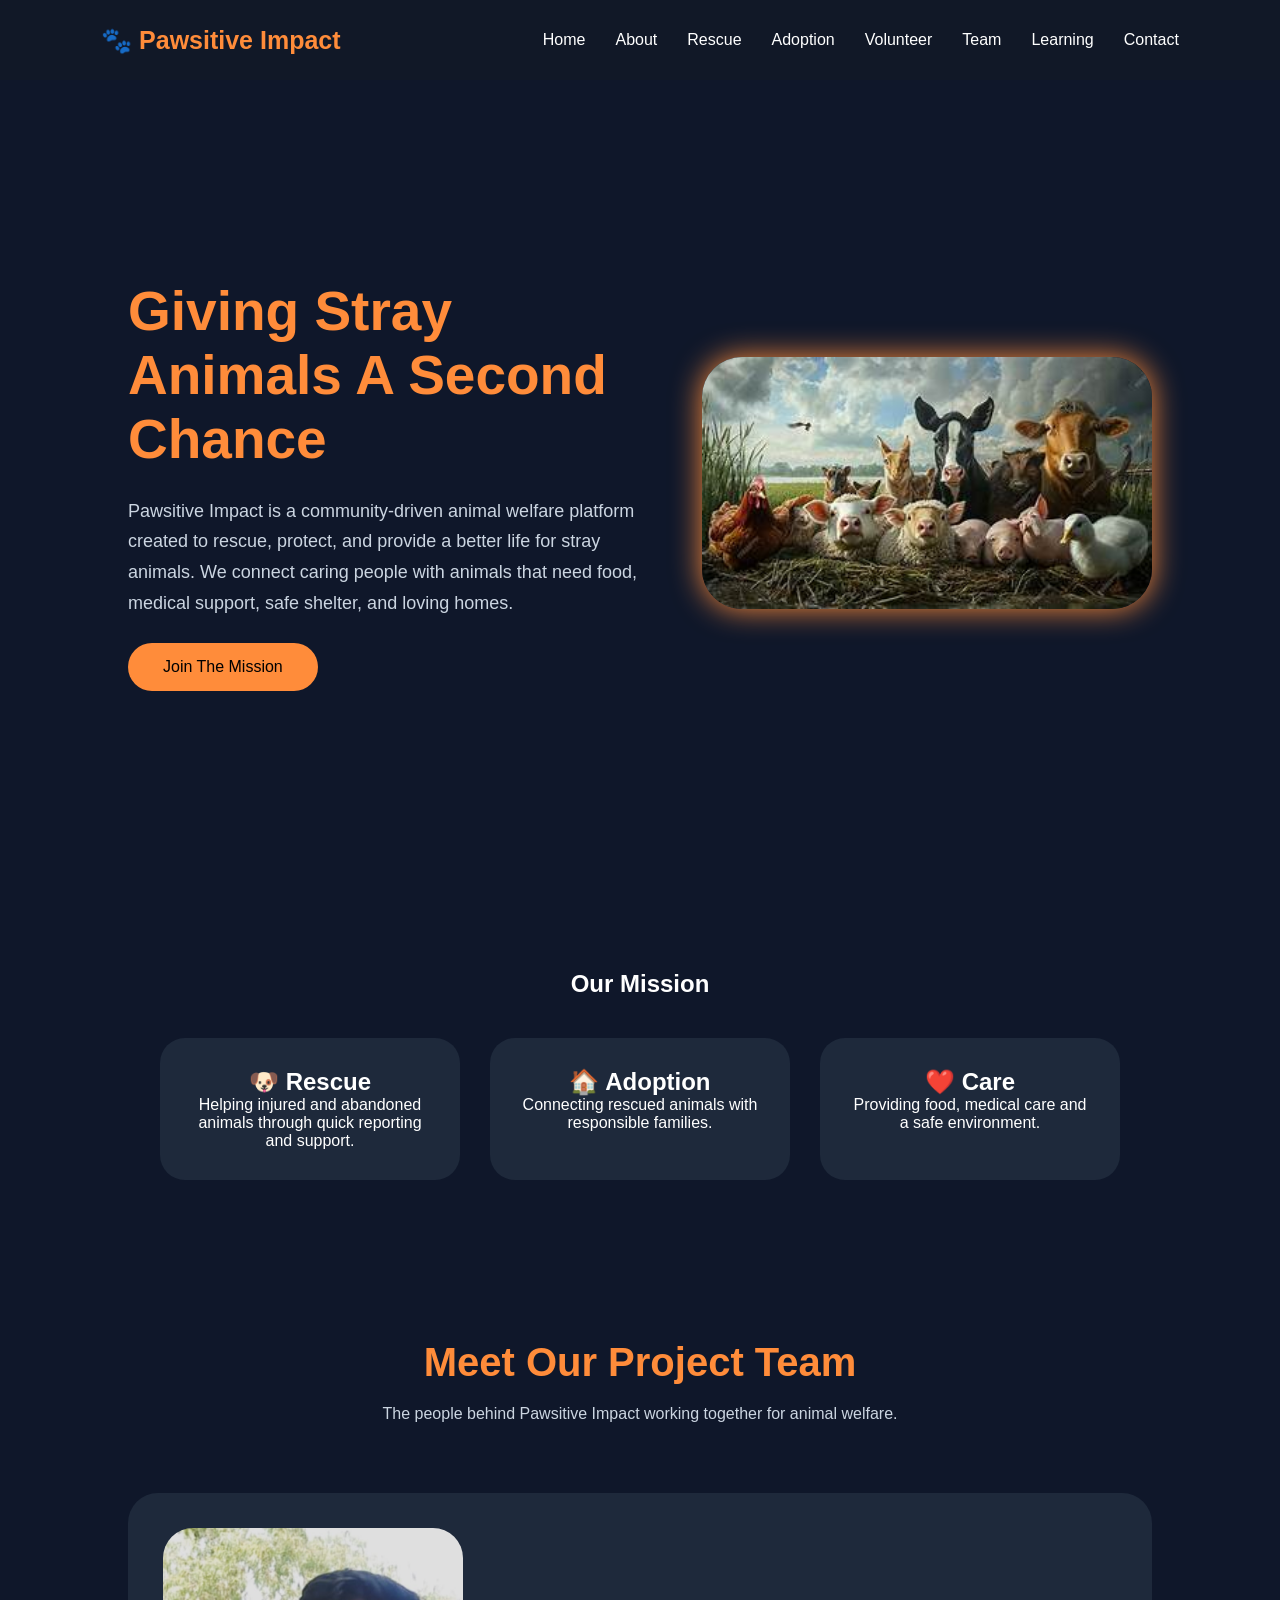
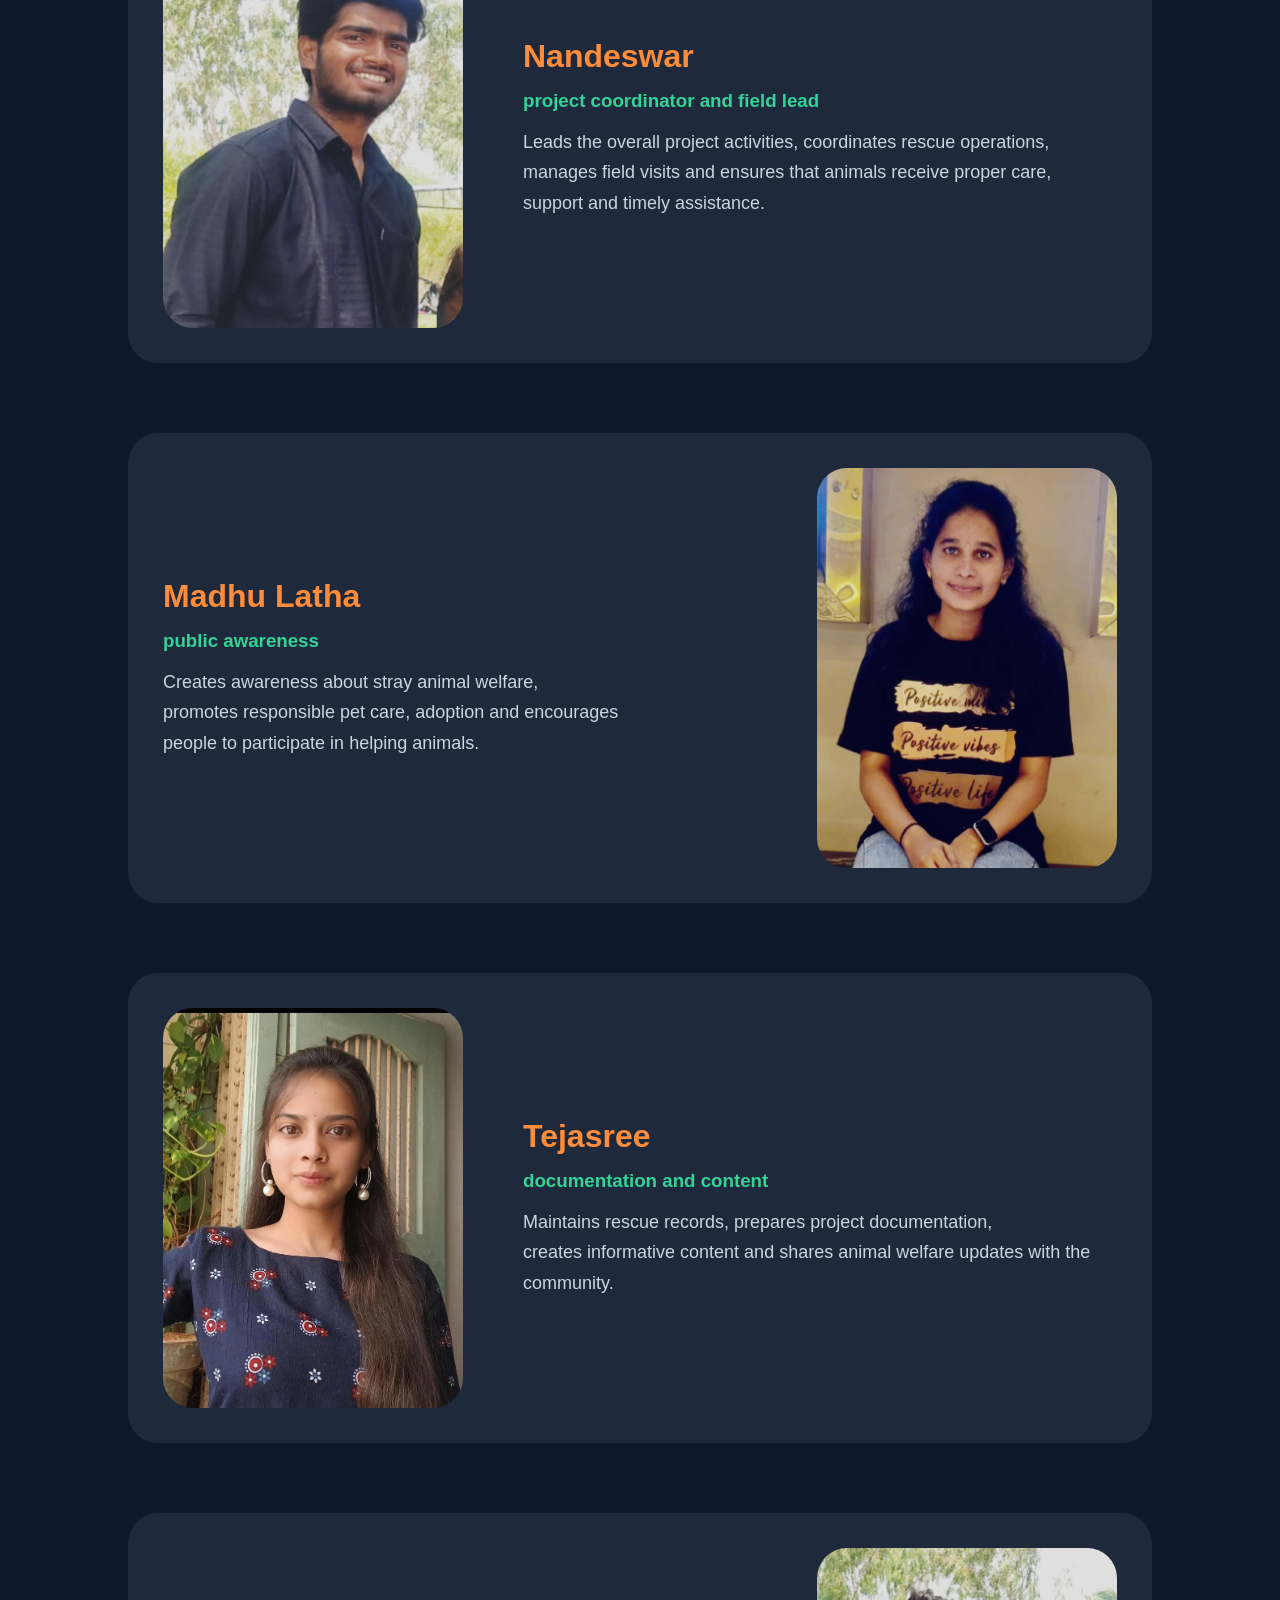
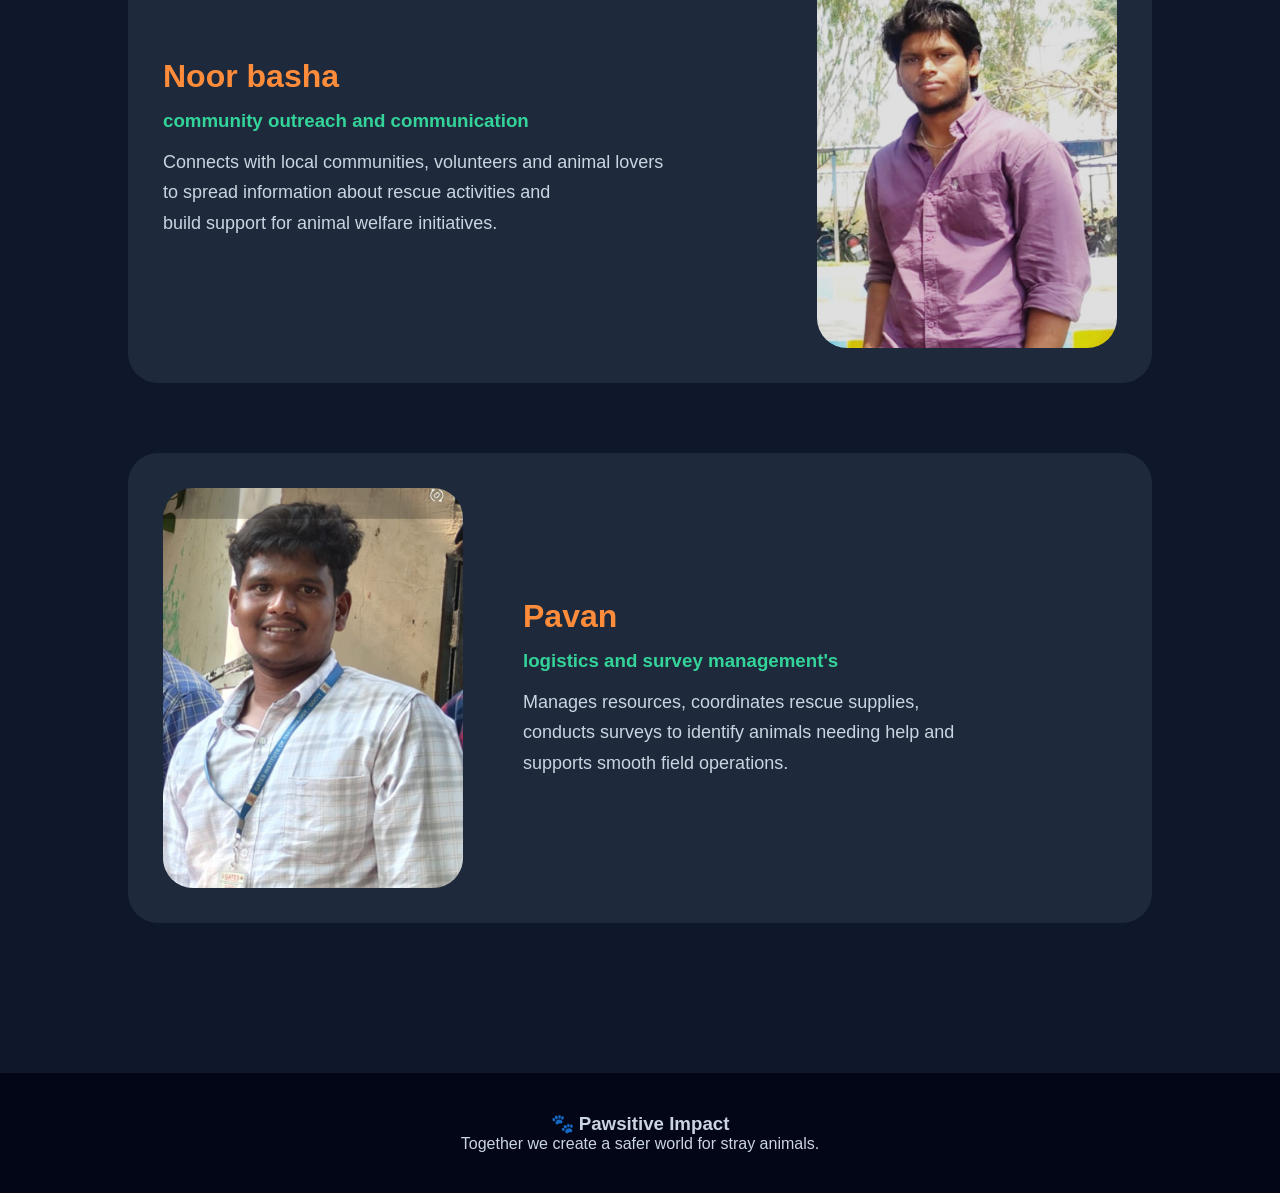
==== index.html @ 606f6a3a "Initial project upload" ====
<!DOCTYPE html>
<html>

<head>

<title>Pawsitive Impact</title>

<link rel="stylesheet" href="style.css">

</head>


<body>


<nav>

<h2 class="logo">
🐾 Pawsitive Impact
</h2>


<ul>

<li><a href="index.html">Home</a></li>

<li><a href="about.html">About</a></li>

<li><a href="rescue.html">Rescue</a></li>

<li><a href="adoption.html">Adoption</a></li>

<li><a href="volunteer.html">Volunteer</a></li>

<li><a href="team.html">Team</a></li>

<li><a href="learning.html">Learning</a></li>

<li><a href="contact.html">Contact</a></li>


</ul>

</nav>



<!-- HERO -->


<section class="hero">


<div class="hero-text">


<h1>
Giving Stray Animals
A Second Chance
</h1>


<p>

Pawsitive Impact is a community-driven animal welfare platform
created to rescue, protect, and provide a better life for stray animals.

We connect caring people with animals that need food, medical support,
safe shelter, and loving homes.

</p>


<button>
Join The Mission
</button>


</div>



<div class="hero-image">

<img src="assets/hero-animal.jpg">

</div>


</section>







<!-- IMPACT -->


<section class="impact">


<h1>
Our Mission
</h1>


<div class="impact-cards">


<div>

<h2>🐶 Rescue</h2>

<p>
Helping injured and abandoned animals
through quick reporting and support.
</p>

</div>



<div>

<h2>🏠 Adoption</h2>

<p>
Connecting rescued animals with
responsible families.
</p>

</div>




<div>

<h2>❤️ Care</h2>

<p>
Providing food, medical care and
a safe environment.
</p>

</div>


</div>


</section>








<!-- TEAM -->


<section class="team">


<h1>
Meet Our Project Team
</h1>


<p class="subtitle">

The people behind Pawsitive Impact working together
for animal welfare.

</p>





<div class="member">



<img src="assets/member1.jpeg">



<div class="member-info">


<h2>
Nandeswar
</h2>


<h3>
 project coordinator and field lead
</h3>


<p>

Leads the overall project activities, coordinates rescue operations,<br>
manages field visits and ensures that animals receive proper care,<br>
support and timely assistance.

</p>


</div>


</div>







<div class="member reverse">



<img src="assets/member2.jpeg">



<div class="member-info">


<h2>
Madhu Latha
</h2>


<h3>
 public awareness
</h3>


<p>

Creates awareness about stray animal welfare, <br>promotes responsible
pet care, adoption and encourages <br>people to participate in helping animals.

</p>


</div>


</div>








<div class="member">



<img src="assets/member3.jpeg">



<div class="member-info">


<h2>
Tejasree
</h2>


<h3>
 documentation and content
</h3>


<p>

Maintains rescue records, prepares project documentation,<br>
creates informative content and shares animal welfare updates
with the community.

</p>


</div>


</div>









<div class="member reverse">



<img src="assets/member4.jpeg">



<div class="member-info">


<h2>
Noor basha
</h2>


<h3>
community outreach and communication
</h3>


<p>

Connects with local communities, volunteers and animal lovers<br>
to spread information about rescue activities and<br> build support
for animal welfare initiatives.

</p>


</div>


</div>









<div class="member">



<img src="assets/member5.jpeg">



<div class="member-info">


<h2>
Pavan
</h2>


<h3>
logistics and survey management's
</h3>


<p>

Manages resources, coordinates rescue supplies, <br>conducts surveys
to identify animals needing help and <br>supports smooth field operations.
</p>


</div>


</div>





</section>







<footer>


<h3>
🐾 Pawsitive Impact
</h3>

<p>
Together we create a safer world for stray animals.
</p>


</footer>




</body>

</html>
---- style.css ----
*{

margin:0;
padding:0;
box-sizing:border-box;
font-family:'Segoe UI',sans-serif;

}



body{

background:#0f172a;
color:white;

}



nav{

height:80px;

display:flex;

justify-content:space-around;

align-items:center;

background:#111827;

position:sticky;

top:0;

z-index:10;

}



.logo{

color:#ff8c3a;

font-size:25px;

}



ul{

display:flex;

gap:30px;

list-style:none;

}



li{

cursor:pointer;

}



li:hover{

color:#ff8c3a;

}
nav a{

text-decoration:none;
color:white;

}


nav a:hover{

color:#ff8c3a;

}







.hero{


min-height:90vh;

display:flex;

align-items:center;

justify-content:space-between;

padding:70px 10%;

gap:50px;


}




.hero-text{

width:50%;

}




.hero-text h1{

font-size:55px;

color:#ff8c3a;

}



.hero-text p{

font-size:18px;

line-height:1.7;

margin:25px 0;

color:#cbd5e1;

}



button{

padding:15px 35px;

border:none;

border-radius:30px;

background:#ff8c3a;

font-size:16px;

}





.hero-image img{


width:450px;

border-radius:40px;

box-shadow:0 0 30px #ff8c3a;


}







.impact{

padding:80px 10%;

text-align:center;

}



.impact-cards{

display:flex;

gap:30px;

margin-top:40px;

justify-content:center;

flex-wrap:wrap;

}



.impact-cards div{


background:#1e293b;

padding:30px;

width:300px;

border-radius:25px;


}






.team{

padding:80px 10%;

}



.team h1{

text-align:center;

font-size:40px;

color:#ff8c3a;

}



.subtitle{

text-align:center;

margin:20px;

color:#cbd5e1;

}






.member{


display:flex;

align-items:center;

gap:60px;

margin:70px 0;

background:#1e293b;

padding:35px;

border-radius:30px;


}





.member.reverse{

flex-direction:row-reverse;

}




.member img{


width:300px;

height:400px;

object-fit:cover;

border-radius:30px;



}




.member-info{


flex:1;

}



.member-info h2{

font-size:32px;

color:#ff8c3a;

}



.member-info h3{

margin:15px 0;

color:#34d399;

}



.member-info p{

font-size:18px;

line-height:1.7;

color:#cbd5e1;

}





footer{

background:#020617;

text-align:center;

padding:40px;

color:#cbd5e1;

}







@media(max-width:800px){


.hero,
.member,
.member.reverse{


flex-direction:column;

}



.hero-text{

width:100%;

}


.member img{

width:100%;

}


ul{

display:none;

}


}



/* about page */

/* ABOUT PAGE */


.about-hero{

min-height:90vh;

display:flex;

align-items:center;

justify-content:space-between;

padding:80px 10%;

gap:50px;

}




.about-text{

width:50%;

}



.about-text h1{

font-size:50px;

color:#ff8c3a;

margin-bottom:25px;

}



.about-text p{

font-size:18px;

line-height:1.8;

color:#cbd5e1;

margin-bottom:20px;

}




.about-image img{


width:450px;

border-radius:40px;

box-shadow:0 0 30px #ff8c3a;


}









.vision{


padding:80px 10%;

text-align:center;


}



.vision h1{

font-size:40px;

color:#ff8c3a;

}





.about-cards{


display:flex;

justify-content:center;

gap:30px;

margin-top:50px;

flex-wrap:wrap;


}





.about-card{


background:#1e293b;

width:300px;

padding:35px;

border-radius:25px;

transition:.3s;


}




.about-card:hover{


transform:translateY(-10px);


}





.about-card h2{


color:#ff8c3a;

margin-bottom:15px;


}





.about-card p{


color:#cbd5e1;

line-height:1.7;


}









.story{


padding:80px 15%;

text-align:center;

background:#111827;


}



.story h1{


color:#ff8c3a;

font-size:40px;

margin-bottom:30px;


}




.story p{


color:#cbd5e1;

font-size:18px;

line-height:1.8;

margin-bottom:20px;


}










@media(max-width:800px){


.about-hero{

flex-direction:column;

}



.about-text{

width:100%;

}



.about-image img{

width:100%;

}


}


/* rescue page */

/* RESCUE PAGE */



.rescue-hero{


min-height:90vh;

display:flex;

align-items:center;

justify-content:space-between;

padding:80px 10%;

gap:50px;


}





.rescue-content{


width:50%;


}




.rescue-content h1{


font-size:50px;

color:#ff8c3a;

margin-bottom:25px;


}





.rescue-content p{


font-size:18px;

line-height:1.8;

color:#cbd5e1;

margin-bottom:30px;


}






.rescue-content button{


background:#ff8c3a;

padding:15px 35px;

border:none;

border-radius:30px;

cursor:pointer;


}








.rescue-image img{


width:450px;

border-radius:40px;

box-shadow:0 0 30px #ff8c3a;


}


#locationResult{

margin-top:20px;

color:#34d399;

font-size:16px;

line-height:1.7;

}


#locationResult a{

color:#ff8c3a;

text-decoration:none;

}







.rescue-process{


padding:80px 10%;

text-align:center;


}





.rescue-process h1{


font-size:40px;

color:#ff8c3a;


}







.rescue-cards{


display:flex;

justify-content:center;

gap:30px;

margin-top:50px;

flex-wrap:wrap;


}








.rescue-card{


width:300px;

background:#1e293b;

padding:35px;

border-radius:25px;


}





.rescue-card h2{


color:#ff8c3a;

margin-bottom:15px;


}




.rescue-card p{


color:#cbd5e1;

line-height:1.7;


}









.report-section{


background:#111827;

padding:80px 10%;

text-align:center;


}






.report-section h1{


color:#ff8c3a;

font-size:40px;

margin-bottom:40px;


}







form{


max-width:500px;

margin:auto;

display:flex;

flex-direction:column;

gap:20px;


}







input,
textarea,
select{


padding:15px;

border-radius:10px;

border:none;

font-size:16px;


}





textarea{


height:120px;

resize:none;


}






form button{


background:#ff8c3a;

cursor:pointer;


}










@media(max-width:800px){


.rescue-hero{


flex-direction:column;


}



.rescue-content{


width:100%;


}



.rescue-image img{


width:100%;


}



}

/* adoption page */


/* ADOPTION PAGE */


.adoption-header{

padding:80px 10%;

text-align:center;

}


.adoption-header h1{

font-size:50px;

color:#ff8c3a;

}



.adoption-header p{

font-size:18px;

color:#cbd5e1;

margin-top:20px;

}







.filter{

text-align:center;

margin-bottom:40px;

}



.filter button{

margin:10px;

cursor:pointer;

}









.animals{


display:flex;

justify-content:center;

gap:30px;

flex-wrap:wrap;

padding:40px 10%;


}





.animal-card{


background:#1e293b;

width:300px;

border-radius:25px;

overflow:hidden;

text-align:center;

padding-bottom:25px;


}




.animal-card img{


width:100%;

height:230px;

object-fit:cover;


}





.animal-card h2{


color:#ff8c3a;

margin:15px;


}





.animal-card p{


color:#cbd5e1;

padding:0 20px;

line-height:1.6;


}







.animal-card button{


margin-top:20px;

cursor:pointer;


}



/* VOLUNTEER PAGE */


.volunteer-hero{

min-height:90vh;

padding:80px 10%;

display:flex;

align-items:center;

justify-content:space-between;

gap:50px;

}



.volunteer-hero h1{

font-size:50px;

color:#ff8c3a;

}



.volunteer-hero p{

color:#cbd5e1;

font-size:18px;

line-height:1.8;

margin-top:25px;

}




.volunteer-image img{

width:450px;

border-radius:40px;

box-shadow:0 0 30px #ff8c3a;

}








.roles{

padding:80px 10%;

text-align:center;

}



.roles h1{

color:#ff8c3a;

font-size:40px;

}





.role-cards{

display:flex;

justify-content:center;

gap:30px;

flex-wrap:wrap;

margin-top:40px;

}





.role-card{

background:#1e293b;

width:300px;

padding:35px;

border-radius:25px;

}



.role-card h2{

color:#ff8c3a;

}



.role-card p{

color:#cbd5e1;

line-height:1.6;

margin-top:15px;

}










.volunteer-form{

background:#111827;

padding:80px 10%;

text-align:center;

}



.volunteer-form h1{

color:#ff8c3a;

margin-bottom:40px;

}



.volunteer-form form{

max-width:500px;

margin:auto;

display:flex;

flex-direction:column;

gap:20px;

}



.volunteer-form input,
.volunteer-form select{


padding:15px;

border-radius:10px;

border:none;

font-size:16px;

}



.volunteer-form button{

cursor:pointer;

background:#ff8c3a;

}







@media(max-width:800px){


.volunteer-hero{

flex-direction:column;

}



.volunteer-image img{

width:100%;

}


}





/* CONTACT PAGE */


.contact-hero{

padding:90px 10%;

text-align:center;

}



.contact-hero h1{

font-size:50px;

color:#ff8c3a;

}



.contact-hero p{

color:#cbd5e1;

font-size:18px;

margin-top:20px;

line-height:1.7;

}








.contact-cards{

display:flex;

justify-content:center;

gap:30px;

padding:50px 10%;

flex-wrap:wrap;

}





.contact-card{


background:#1e293b;

width:300px;

padding:35px;

border-radius:25px;

text-align:center;


}




.contact-card h2{

color:#ff8c3a;

margin-bottom:15px;

}



.contact-card p{

color:#cbd5e1;

line-height:1.6;

}





/* LOCATION MAP */


.location-section{


padding:80px 10%;

text-align:center;


}



.location-section h1{


font-size:40px;

color:#ff8c3a;

margin-bottom:20px;


}




.location-section p{


color:#cbd5e1;

font-size:18px;

margin-bottom:40px;


}





.map-container{


width:100%;

height:450px;

border-radius:30px;

overflow:hidden;

box-shadow:0 0 30px #ff8c3a;


}




.map-container iframe{


width:100%;

height:100%;

border:0;


}




@media(max-width:800px){


.map-container{

height:300px;

}


}





.message-section{


background:#111827;

padding:80px 10%;

text-align:center;


}






.message-section h1{

color:#ff8c3a;

font-size:40px;

margin-bottom:40px;

}





.message-section form{


max-width:500px;

margin:auto;

display:flex;

flex-direction:column;

gap:20px;


}







.message-section input,
.message-section textarea{


padding:15px;

border:none;

border-radius:10px;

font-size:16px;


}




.message-section textarea{


height:130px;

resize:none;


}




.message-section button{


background:#ff8c3a;

cursor:pointer;

}









@media(max-width:800px){


.contact-cards{

flex-direction:column;

align-items:center;

}



.contact-card{

width:100%;

}


}




/* team page */
/* TEAM INTRO */


.team-intro{

padding:90px 15%;

text-align:center;

}



.team-intro h1{

font-size:50px;

color:#ff8c3a;

margin-bottom:30px;

}



.team-intro p{

color:#cbd5e1;

font-size:18px;

line-height:1.8;

margin-bottom:20px;

}




.team-container{


padding:60px 10%;


display:grid;

grid-template-columns:repeat(3,1fr);

gap:35px;


}






.team-card{


background:#1e293b;

border-radius:30px;

overflow:hidden;

text-align:center;

padding-bottom:30px;

transition:.3s;


}






.team-card:hover{


transform:translateY(-10px);


}







.team-card img{


width:100%;

height:320px;

object-fit:cover;


}





.team-card h2{


color:#ff8c3a;

margin-top:20px;


}





.team-card h3{


color:#34d399;

margin:15px;


}





.team-card p{


color:#cbd5e1;

padding:0 25px;

line-height:1.7;


}







/* TEAM MISSION */


.team-mission{


background:#111827;

padding:80px 10%;

text-align:center;


}



.team-mission h1{

color:#ff8c3a;

font-size:40px;

}



.team-mission>p{


color:#cbd5e1;

font-size:18px;

line-height:1.7;

margin:30px;


}





.mission-box{


display:flex;

justify-content:center;

gap:30px;

flex-wrap:wrap;

}





.mission-box div{


background:#1e293b;

padding:30px;

width:280px;

border-radius:25px;


}



.mission-box h2{

color:#34d399;

margin-bottom:15px;

}



.mission-box p{

color:#cbd5e1;

}








@media(max-width:800px){


.mission-box{

flex-direction:column;

align-items:center;

}


}





/* learning page */

/* LEARNING CENTER */


.learning-hero{

padding:90px 10%;

text-align:center;

}



.learning-hero h1{

font-size:50px;

color:#ff8c3a;

}



.learning-hero p{

color:#cbd5e1;

font-size:18px;

margin-top:20px;

}








.learning-cards{


display:flex;

justify-content:center;

gap:30px;

padding:60px 10%;

flex-wrap:wrap;


}





.learn-card{


background:#1e293b;

width:300px;

padding:35px;

border-radius:25px;

}



.learn-card h2{

color:#ff8c3a;

margin-bottom:15px;

}




.learn-card p{

color:#cbd5e1;

line-height:1.6;

}




.learn-card a{


color:#34d399;

text-decoration:none;

}








.resources{


background:#111827;

padding:80px 10%;

text-align:center;


}



.resources h1{

font-size:40px;

color:#ff8c3a;

}





.resource-box{


background:#1e293b;

padding:35px;

margin:30px auto;

max-width:600px;

border-radius:25px;


}



.resource-box h2{

color:#34d399;

}



.resource-box p{

color:#cbd5e1;

line-height:1.7;

}




.resource-box a{

color:#ff8c3a;

font-weight:bold;
text-decoration:none;

}





@media(max-width:800px){


.learning-cards{

flex-direction:column;

align-items:center;

}


}
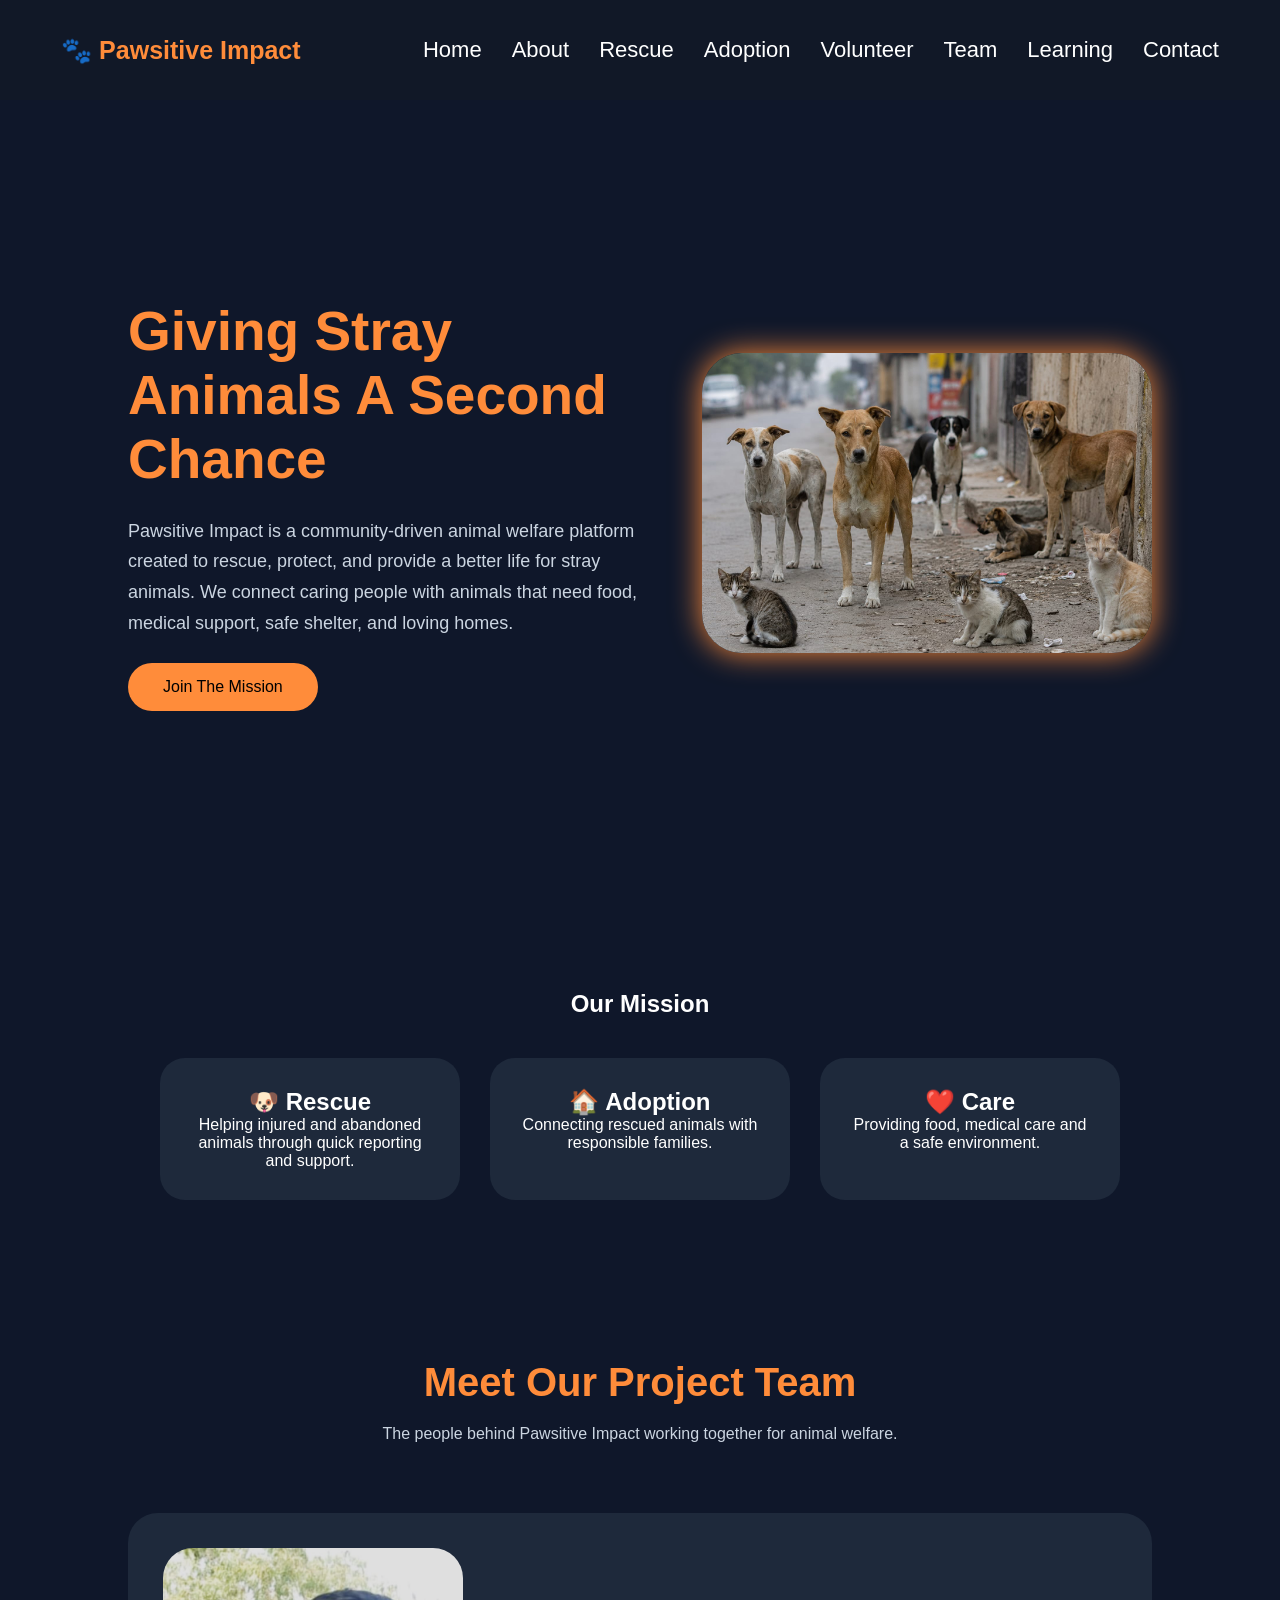
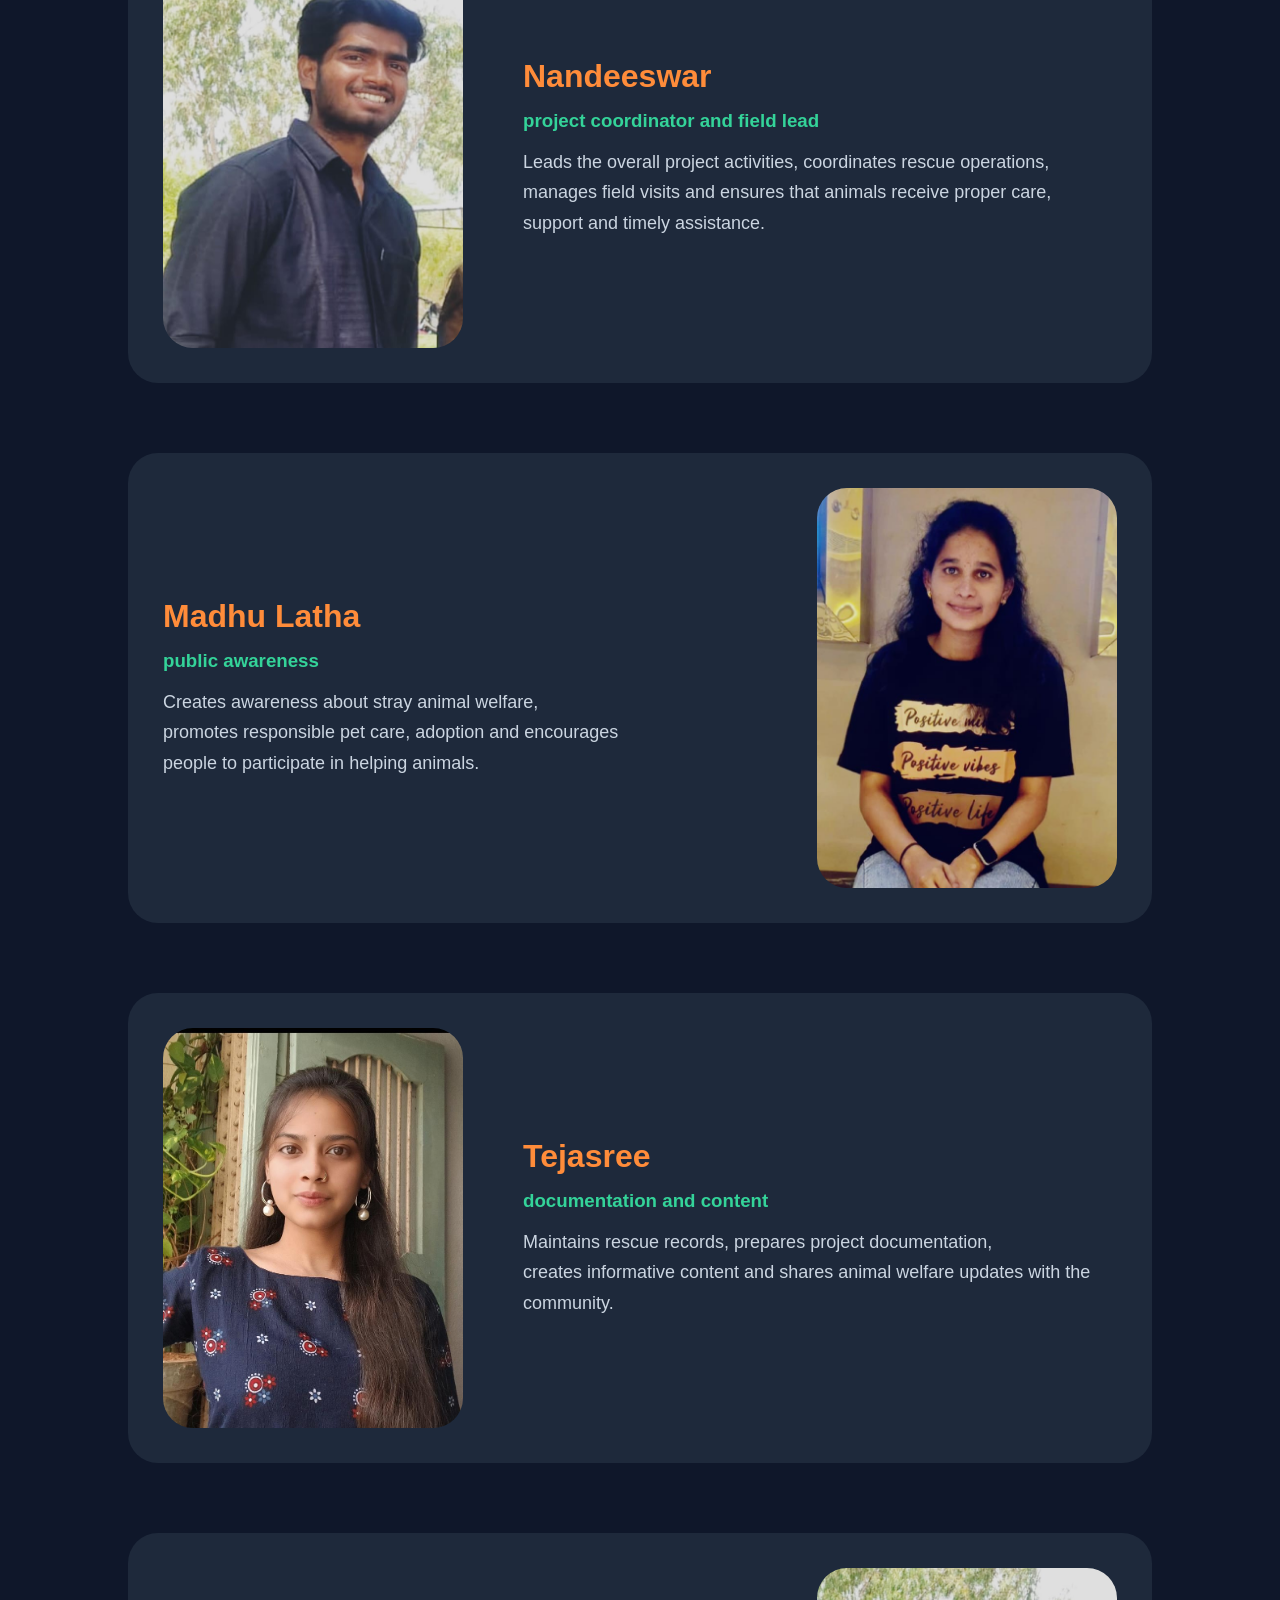
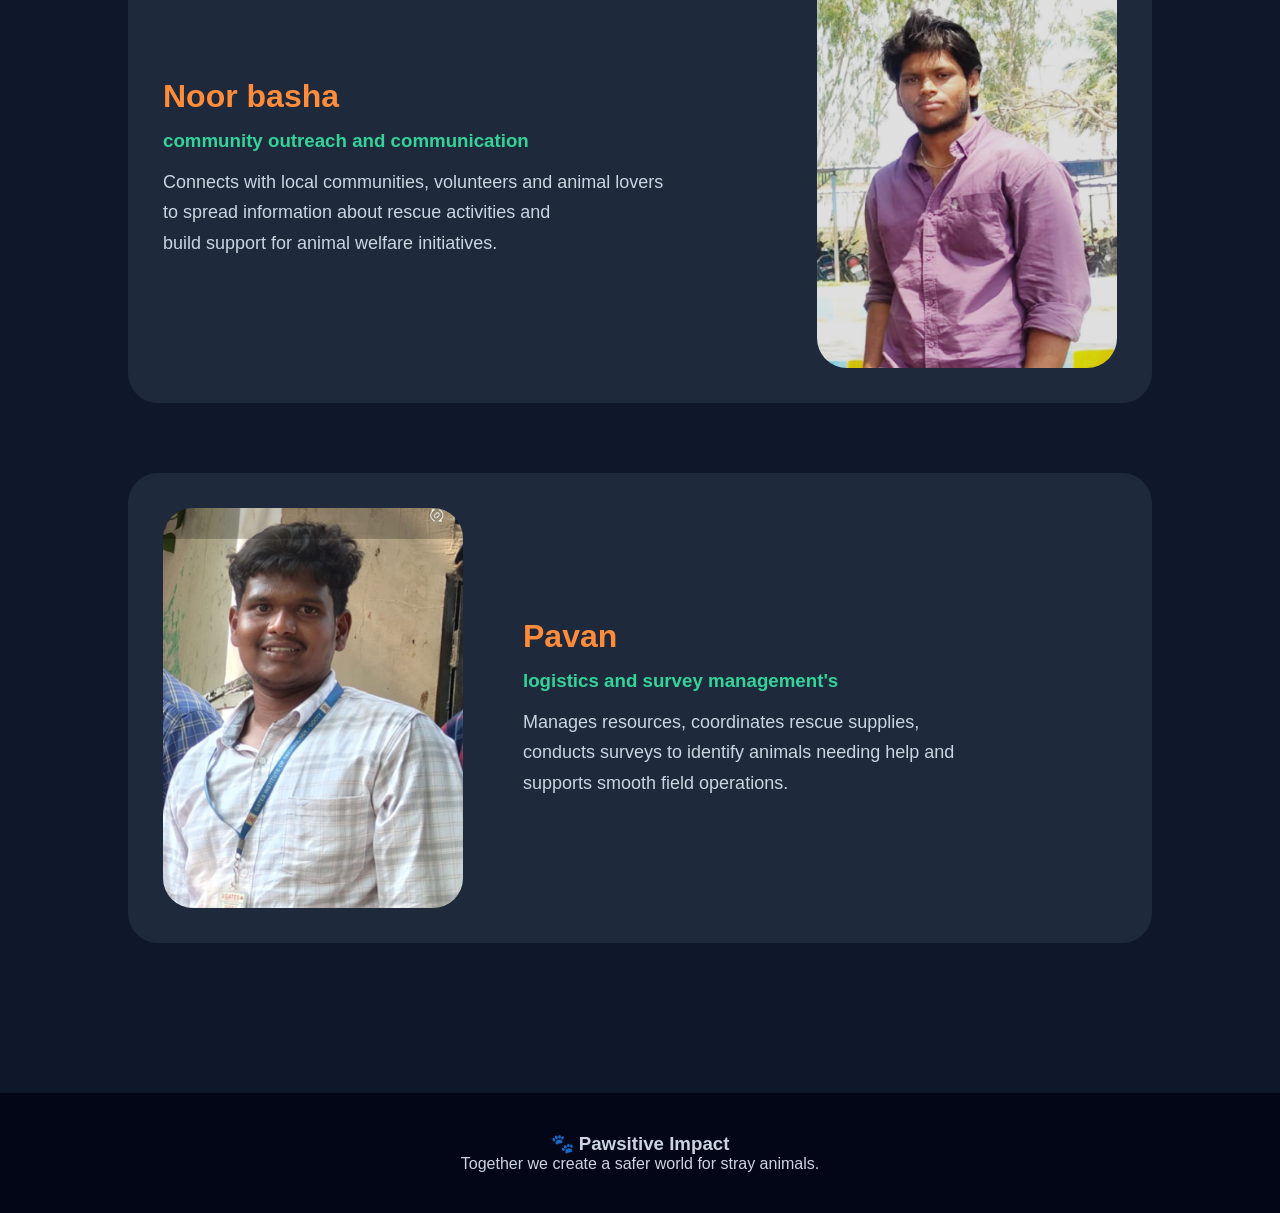
==== commit 5203833e: "Add hero image and correct name spelling in index.html" ====
--- a/index.html
+++ b/index.html
@@ -82,7 +82,7 @@
 
 <div class="hero-image">
 
-<img src="assets/hero-animal.jpg">
+<img src="assets/hero-animal.jpeg">
 
 </div>
 
@@ -194,7 +194,7 @@
 
 
 <h2>
-Nandeswar
+Nandeeswar
 </h2>
 
 
--- a/style.css
+++ b/style.css
@@ -20,7 +20,7 @@
 
 nav{
 
-height:80px;
+height:100px;
 
 display:flex;
 
@@ -53,6 +53,7 @@
 ul{
 
 display:flex;
+font-size:22px;
 
 gap:30px;
 
@@ -86,6 +87,7 @@
 nav a:hover{
 
 color:#ff8c3a;
+
 
 }
 
@@ -1867,7 +1869,7 @@
 
 text-align:center;
 
-padding-bottom:30px;
+padding:30px;
 
 transition:.3s;
 
@@ -1901,6 +1903,7 @@
 height:320px;
 
 object-fit:cover;
+border-radius:30px;
 
 
 }
@@ -2048,8 +2051,6 @@
 color:#cbd5e1;
 
 }
-
-
 
 
 
